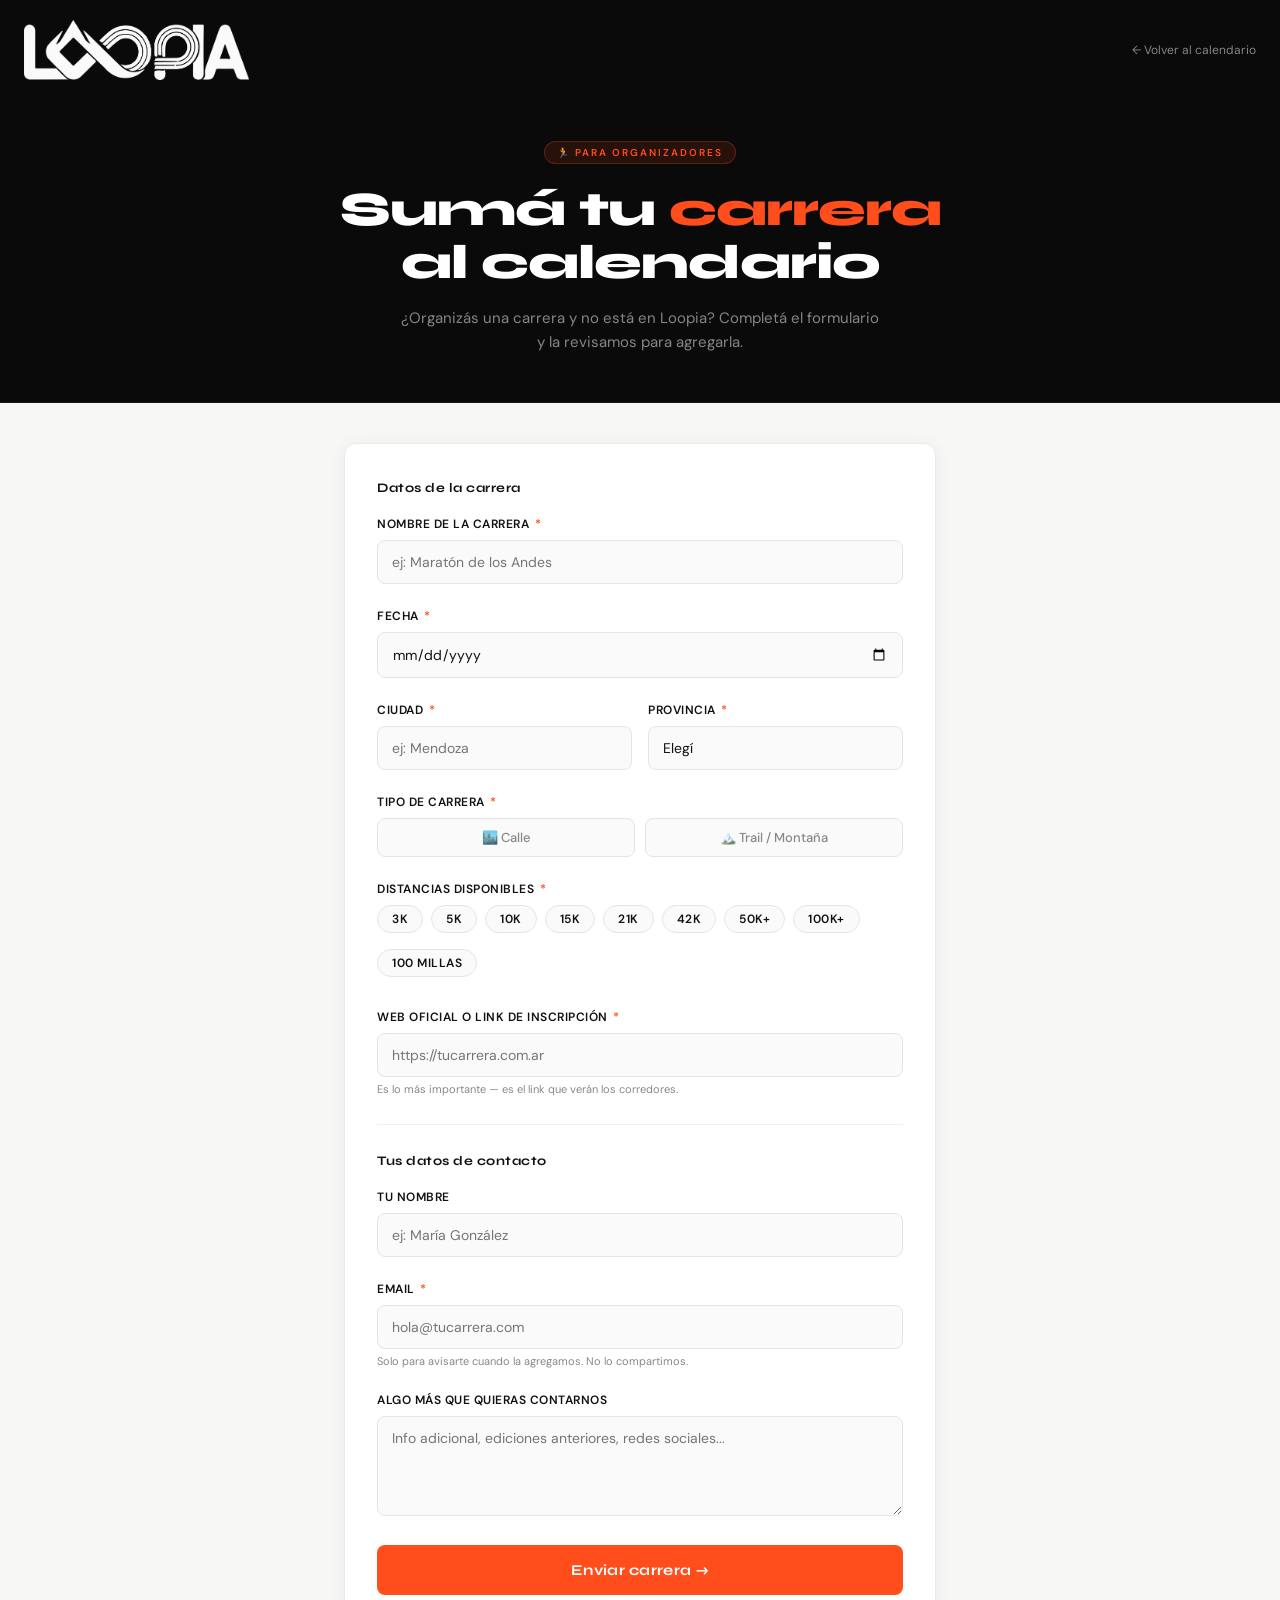
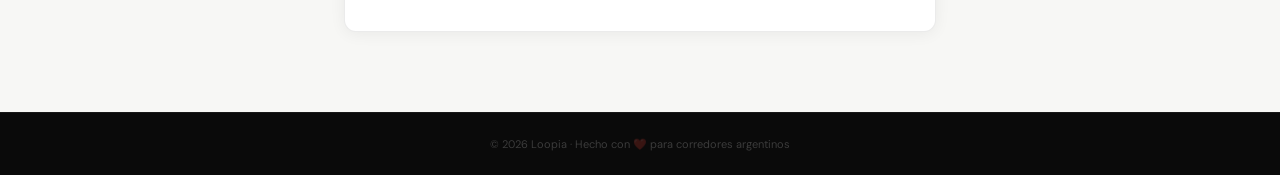
==== contacto.html @ 66817cd9 "agregue formulario" ====
<!DOCTYPE html>
<html lang="es">
<head>
  <meta charset="UTF-8" />
  <meta name="viewport" content="width=device-width, initial-scale=1.0" />
  <title>LOOPIA — Sumá tu carrera</title>
  <link rel="preconnect" href="https://fonts.googleapis.com" />
  <link rel="preconnect" href="https://fonts.gstatic.com" crossorigin />
  <link href="https://fonts.googleapis.com/css2?family=Syne:wght@400;500;700;800&family=DM+Sans:ital,opsz,wght@0,9..40,300;0,9..40,400;0,9..40,500;1,9..40,300&display=swap" rel="stylesheet" />
  <style>
    *, *::before, *::after { box-sizing: border-box; margin: 0; padding: 0; }

    :root {
      --color-bg:       #0A0A0A;
      --color-bg-2:     #111111;
      --color-card:     #ffffff;
      --color-border:   rgba(0,0,0,0.08);
      --color-accent:   #FF4D1C;
      --color-trail:    #3B6D11;
      --color-text:     #111111;
      --color-muted:    #888888;
      --font-display:   'Syne', sans-serif;
      --font-body:      'DM Sans', sans-serif;
      --radius:         12px;
    }

    html, body {
      font-family: var(--font-body);
      background: #f7f7f5;
      color: var(--color-text);
      min-height: 100vh;
    }

    /* ── HEADER ── */
    .header {
      background: var(--color-bg);
      padding: 20px 24px;
      display: flex;
      align-items: center;
      justify-content: space-between;
    }

    .header a {
      text-decoration: none;
    }

    .logo-img {
      height: 60px;
      width: auto;
      display: block;
      background: var(--color-bg);
    }

    .back-btn {
      font-family: var(--font-body);
      font-size: 12px;
      color: rgba(255,255,255,0.5);
      text-decoration: none;
      display: flex;
      align-items: center;
      gap: 6px;
      transition: color 0.15s;
    }

    .back-btn:hover { color: #fff; }

    /* ── HERO ── */
    .hero {
      background: var(--color-bg);
      padding: 40px 24px 48px;
      text-align: center;
      border-bottom: 1px solid rgba(255,255,255,0.06);
    }

    .hero-tag {
      display: inline-block;
      font-size: 10px;
      font-weight: 600;
      letter-spacing: 2px;
      text-transform: uppercase;
      color: var(--color-accent);
      background: rgba(255,77,28,0.12);
      border: 1px solid rgba(255,77,28,0.25);
      padding: 4px 12px;
      border-radius: 99px;
      margin-bottom: 20px;
    }

    .hero h1 {
      font-family: var(--font-display);
      font-size: clamp(28px, 5vw, 48px);
      font-weight: 800;
      color: #fff;
      letter-spacing: -1px;
      line-height: 1.1;
      margin-bottom: 16px;
    }

    .hero h1 span { color: var(--color-accent); }

    .hero p {
      font-size: 15px;
      color: rgba(255,255,255,0.5);
      max-width: 480px;
      margin: 0 auto;
      line-height: 1.6;
    }

    /* ── FORM CONTAINER ── */
    .form-wrap {
      max-width: 640px;
      margin: 0 auto;
      padding: 40px 24px 80px;
    }

    .form-card {
      background: var(--color-card);
      border-radius: var(--radius);
      border: 0.5px solid var(--color-border);
      padding: 36px 32px;
      box-shadow: 0 2px 16px rgba(0,0,0,0.06);
    }

    /* ── FORM FIELDS ── */
    .field {
      margin-bottom: 24px;
    }

    .field label {
      display: block;
      font-size: 12px;
      font-weight: 600;
      letter-spacing: 0.5px;
      text-transform: uppercase;
      color: var(--color-text);
      margin-bottom: 8px;
    }

    .field label .req {
      color: var(--color-accent);
      margin-left: 2px;
    }

    .field input,
    .field select,
    .field textarea {
      width: 100%;
      font-family: var(--font-body);
      font-size: 14px;
      color: var(--color-text);
      background: #fafafa;
      border: 1.5px solid #e5e5e5;
      border-radius: 8px;
      padding: 12px 14px;
      outline: none;
      transition: border-color 0.2s;
      appearance: none;
    }

    .field input:focus,
    .field select:focus,
    .field textarea:focus {
      border-color: var(--color-accent);
      background: #fff;
    }

    .field textarea {
      resize: vertical;
      min-height: 100px;
    }

    .field .hint {
      font-size: 11px;
      color: var(--color-muted);
      margin-top: 5px;
    }

    /* ── TIPO TOGGLE ── */
    .tipo-group {
      display: flex;
      gap: 10px;
    }

    .tipo-btn {
      flex: 1;
      font-family: var(--font-body);
      font-size: 13px;
      font-weight: 500;
      padding: 10px;
      border-radius: 8px;
      border: 1.5px solid #e5e5e5;
      background: #fafafa;
      cursor: pointer;
      text-align: center;
      transition: all 0.15s;
      color: var(--color-muted);
    }

    .tipo-btn:hover { border-color: #ccc; color: var(--color-text); }

    .tipo-btn.active-calle {
      background: rgba(255,77,28,0.08);
      border-color: var(--color-accent);
      color: var(--color-accent);
      font-weight: 600;
    }

    .tipo-btn.active-trail {
      background: rgba(59,109,17,0.08);
      border-color: var(--color-trail);
      color: var(--color-trail);
      font-weight: 600;
    }

    /* ── DISTANCIAS CHECKBOXES ── */
    .dist-grid {
      display: flex;
      flex-wrap: wrap;
      gap: 8px;
    }

    .dist-check {
      display: none;
    }

    .dist-label {
      font-size: 12px;
      font-weight: 500;
      padding: 5px 14px;
      border-radius: 99px;
      border: 1.5px solid #e5e5e5;
      background: #fafafa;
      cursor: pointer;
      transition: all 0.15s;
      color: var(--color-muted);
      user-select: none;
    }

    .dist-check:checked + .dist-label {
      background: rgba(255,77,28,0.08);
      border-color: var(--color-accent);
      color: var(--color-accent);
      font-weight: 600;
    }

    /* ── DIVIDER ── */
    .divider {
      height: 1px;
      background: #f0f0ee;
      margin: 28px 0;
    }

    .section-title {
      font-family: var(--font-display);
      font-size: 13px;
      font-weight: 700;
      letter-spacing: 0.5px;
      color: var(--color-text);
      margin-bottom: 20px;
    }

    /* ── SUBMIT ── */
    .submit-btn {
      width: 100%;
      font-family: var(--font-display);
      font-size: 15px;
      font-weight: 700;
      padding: 16px;
      border-radius: 8px;
      border: none;
      background: var(--color-accent);
      color: #fff;
      cursor: pointer;
      transition: opacity 0.15s, transform 0.1s;
      letter-spacing: 0.3px;
    }

    .submit-btn:hover { opacity: 0.88; }
    .submit-btn:active { transform: scale(0.98); }

    /* ── SUCCESS STATE ── */
    .success-box {
      display: none;
      text-align: center;
      padding: 48px 24px;
    }

    .success-box .icon { font-size: 48px; margin-bottom: 16px; }

    .success-box h2 {
      font-family: var(--font-display);
      font-size: 24px;
      font-weight: 800;
      margin-bottom: 10px;
    }

    .success-box p {
      color: var(--color-muted);
      font-size: 14px;
      margin-bottom: 24px;
    }

    .back-link {
      display: inline-block;
      font-family: var(--font-display);
      font-size: 13px;
      font-weight: 700;
      color: var(--color-accent);
      text-decoration: none;
      border: 1.5px solid var(--color-accent);
      padding: 10px 24px;
      border-radius: 8px;
      transition: background 0.15s, color 0.15s;
    }

    .back-link:hover {
      background: var(--color-accent);
      color: #fff;
    }

    /* ── FOOTER ── */
    .footer {
      background: var(--color-bg);
      padding: 24px;
      text-align: center;
      border-top: 1px solid rgba(255,255,255,0.06);
    }

    .footer-copy {
      font-size: 11px;
      color: rgba(255,255,255,0.2);
    }

    /* ── RESPONSIVE ── */
    @media (max-width: 480px) {
      .form-card { padding: 24px 20px; }
      .tipo-group { flex-direction: column; }
    }
  </style>
</head>
<body>

  <!-- HEADER -->
  <header class="header">
    <a href="index.html">
      <img src="img/logoloopia.png" alt="Loopia" class="logo-img">
    </a>
    <a href="index.html" class="back-btn">
      ← Volver al calendario
    </a>
  </header>

  <!-- HERO -->
  <div class="hero">
    <div class="hero-tag">🏃 Para organizadores</div>
    <h1>Sumá tu <span>carrera</span><br>al calendario</h1>
    <p>¿Organizás una carrera y no está en Loopia? Completá el formulario y la revisamos para agregarla.</p>
  </div>

  <!-- FORMULARIO -->
  <div class="form-wrap">
    <div class="form-card">

      <div id="form-content">

        <p class="section-title">Datos de la carrera</p>

        <form
          action="https://formspree.io/f/xzdopgrd"
          method="POST"
          id="race-form"
        >

          <!-- Nombre -->
          <div class="field">
            <label>Nombre de la carrera <span class="req">*</span></label>
            <input type="text" name="nombre" placeholder="ej: Maratón de los Andes" required />
          </div>

          <!-- Fecha -->
          <div class="field">
            <label>Fecha <span class="req">*</span></label>
            <input type="date" name="fecha" required />
          </div>

          <!-- Ciudad y Provincia -->
          <div style="display:grid; grid-template-columns:1fr 1fr; gap:16px;">
            <div class="field">
              <label>Ciudad <span class="req">*</span></label>
              <input type="text" name="ciudad" placeholder="ej: Mendoza" required />
            </div>
            <div class="field">
              <label>Provincia <span class="req">*</span></label>
              <select name="provincia" required>
                <option value="" disabled selected>Elegí</option>
                <option>CABA / GBA</option>
                <option>Córdoba</option>
                <option>Rosario</option>
                <option>Mendoza</option>
                <option>Patagonia</option>
                <option>Mar del Plata</option>
                <option>Jujuy</option>
                <option>San Juan</option>
                <option>San Luis</option>
                <option>Misiones</option>
                <option>Internacional</option>
                <option>Otra</option>
              </select>
            </div>
          </div>

          <!-- Tipo -->
          <div class="field">
            <label>Tipo de carrera <span class="req">*</span></label>
            <div class="tipo-group">
              <button type="button" class="tipo-btn" id="btn-calle" onclick="setTipo('calle')">🏙️ Calle</button>
              <button type="button" class="tipo-btn" id="btn-trail" onclick="setTipo('trail')">🏔️ Trail / Montaña</button>
            </div>
            <input type="hidden" name="tipo" id="input-tipo" required />
          </div>

          <!-- Distancias -->
          <div class="field">
            <label>Distancias disponibles <span class="req">*</span></label>
            <div class="dist-grid">
              <input class="dist-check" type="checkbox" name="dist" value="3K" id="d3"><label class="dist-label" for="d3">3K</label>
              <input class="dist-check" type="checkbox" name="dist" value="5K" id="d5"><label class="dist-label" for="d5">5K</label>
              <input class="dist-check" type="checkbox" name="dist" value="10K" id="d10"><label class="dist-label" for="d10">10K</label>
              <input class="dist-check" type="checkbox" name="dist" value="15K" id="d15"><label class="dist-label" for="d15">15K</label>
              <input class="dist-check" type="checkbox" name="dist" value="21K" id="d21"><label class="dist-label" for="d21">21K</label>
              <input class="dist-check" type="checkbox" name="dist" value="42K" id="d42"><label class="dist-label" for="d42">42K</label>
              <input class="dist-check" type="checkbox" name="dist" value="50K+" id="d50"><label class="dist-label" for="d50">50K+</label>
              <input class="dist-check" type="checkbox" name="dist" value="100K+" id="d100"><label class="dist-label" for="d100">100K+</label>
              <input class="dist-check" type="checkbox" name="dist" value="100MI" id="d100mi"><label class="dist-label" for="d100mi">100 Millas</label>
            </div>
          </div>

          <!-- Web oficial -->
          <div class="field">
            <label>Web oficial o link de inscripción <span class="req">*</span></label>
            <input type="url" name="web" placeholder="https://tucarrera.com.ar" required />
            <div class="hint">Es lo más importante — es el link que verán los corredores.</div>
          </div>

          <div class="divider"></div>
          <p class="section-title">Tus datos de contacto</p>

          <!-- Nombre contacto -->
          <div class="field">
            <label>Tu nombre</label>
            <input type="text" name="contacto_nombre" placeholder="ej: María González" />
          </div>

          <!-- Email -->
          <div class="field">
            <label>Email <span class="req">*</span></label>
            <input type="email" name="email" placeholder="hola@tucarrera.com" required />
            <div class="hint">Solo para avisarte cuando la agregamos. No lo compartimos.</div>
          </div>

          <!-- Notas -->
          <div class="field">
            <label>Algo más que quieras contarnos</label>
            <textarea name="notas" placeholder="Info adicional, ediciones anteriores, redes sociales..."></textarea>
          </div>

          <button type="submit" class="submit-btn">Enviar carrera →</button>

        </form>
      </div>

      <!-- SUCCESS -->
      <div class="success-box" id="success-box">
        <div class="icon">🎉</div>
        <h2>¡Gracias!</h2>
        <p>Recibimos los datos de tu carrera.<br>La revisamos y te avisamos cuando esté en el calendario.</p>
        <a href="index.html" class="back-link">Ver el calendario</a>
      </div>

    </div>
  </div>

  <!-- FOOTER -->
  <footer class="footer">
    <div class="footer-copy">© 2026 Loopia · Hecho con ❤️ para corredores argentinos</div>
  </footer>

  <script>
    // Tipo toggle
    function setTipo(tipo) {
      document.getElementById('input-tipo').value = tipo;
      document.getElementById('btn-calle').className = 'tipo-btn' + (tipo === 'calle' ? ' active-calle' : '');
      document.getElementById('btn-trail').className = 'tipo-btn' + (tipo === 'trail' ? ' active-trail' : '');
    }

    // Form submit → mostrar success
    document.getElementById('race-form').addEventListener('submit', async function(e) {
      e.preventDefault();
      const form = e.target;
      const data = new FormData(form);

      try {
        const res = await fetch(form.action, {
          method: 'POST',
          body: data,
          headers: { 'Accept': 'application/json' }
        });

        if (res.ok) {
          document.getElementById('form-content').style.display = 'none';
          document.getElementById('success-box').style.display = 'block';
        } else {
          alert('Hubo un error al enviar. Intentá de nuevo.');
        }
      } catch {
        alert('Hubo un error al enviar. Intentá de nuevo.');
      }
    });
  </script>

</body>
</html>
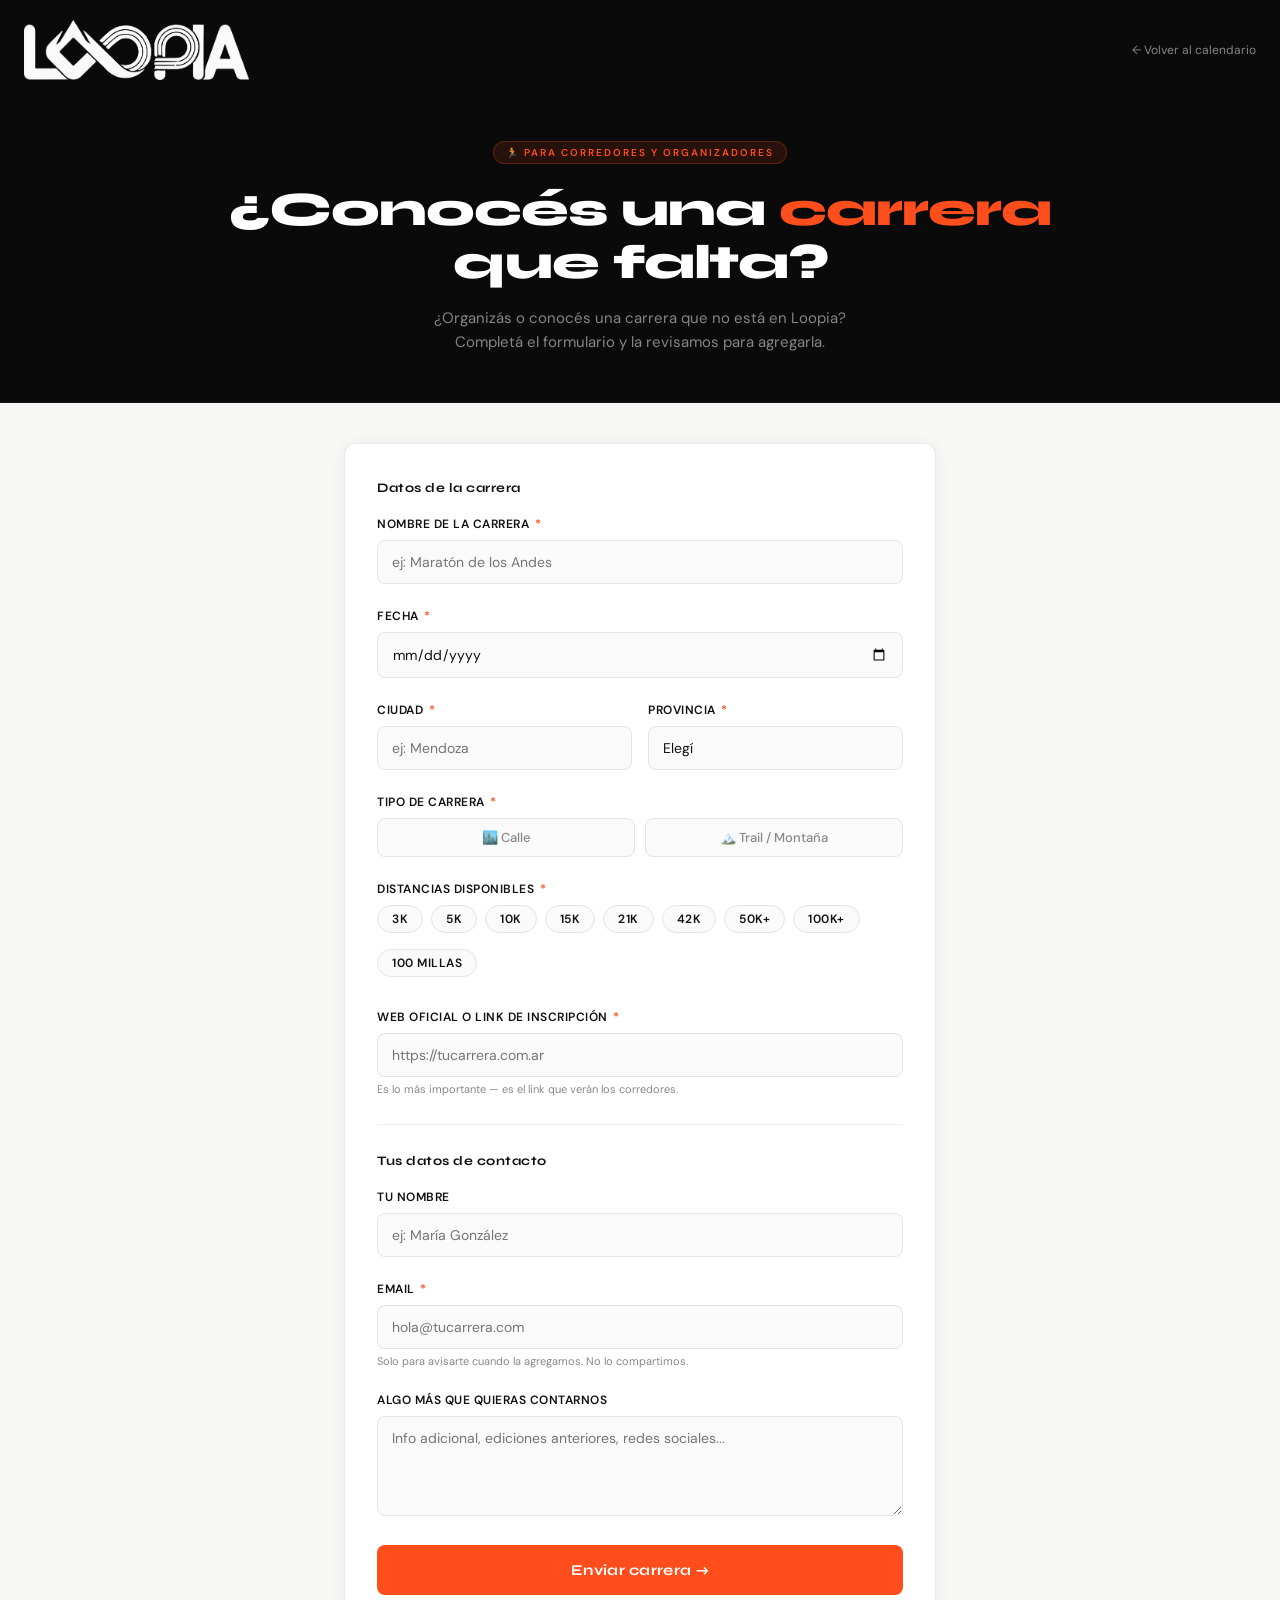
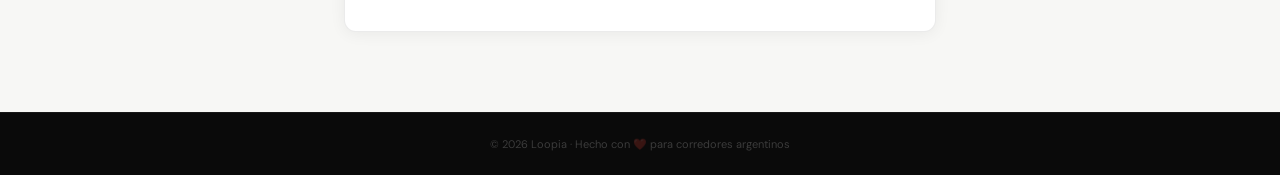
==== commit d7384120: "modificaciones en contacto html" ====
--- a/contacto.html
+++ b/contacto.html
@@ -1,30 +1,40 @@
 <!DOCTYPE html>
 <html lang="es">
+
 <head>
   <meta charset="UTF-8" />
   <meta name="viewport" content="width=device-width, initial-scale=1.0" />
   <title>LOOPIA — Sumá tu carrera</title>
   <link rel="preconnect" href="https://fonts.googleapis.com" />
   <link rel="preconnect" href="https://fonts.gstatic.com" crossorigin />
-  <link href="https://fonts.googleapis.com/css2?family=Syne:wght@400;500;700;800&family=DM+Sans:ital,opsz,wght@0,9..40,300;0,9..40,400;0,9..40,500;1,9..40,300&display=swap" rel="stylesheet" />
+  <link
+    href="https://fonts.googleapis.com/css2?family=Syne:wght@400;500;700;800&family=DM+Sans:ital,opsz,wght@0,9..40,300;0,9..40,400;0,9..40,500;1,9..40,300&display=swap"
+    rel="stylesheet" />
   <style>
-    *, *::before, *::after { box-sizing: border-box; margin: 0; padding: 0; }
+    *,
+    *::before,
+    *::after {
+      box-sizing: border-box;
+      margin: 0;
+      padding: 0;
+    }
 
     :root {
-      --color-bg:       #0A0A0A;
-      --color-bg-2:     #111111;
-      --color-card:     #ffffff;
-      --color-border:   rgba(0,0,0,0.08);
-      --color-accent:   #FF4D1C;
-      --color-trail:    #3B6D11;
-      --color-text:     #111111;
-      --color-muted:    #888888;
-      --font-display:   'Syne', sans-serif;
-      --font-body:      'DM Sans', sans-serif;
-      --radius:         12px;
-    }
-
-    html, body {
+      --color-bg: #0A0A0A;
+      --color-bg-2: #111111;
+      --color-card: #ffffff;
+      --color-border: rgba(0, 0, 0, 0.08);
+      --color-accent: #FF4D1C;
+      --color-trail: #3B6D11;
+      --color-text: #111111;
+      --color-muted: #888888;
+      --font-display: 'Syne', sans-serif;
+      --font-body: 'DM Sans', sans-serif;
+      --radius: 12px;
+    }
+
+    html,
+    body {
       font-family: var(--font-body);
       background: #f7f7f5;
       color: var(--color-text);
@@ -54,7 +64,7 @@
     .back-btn {
       font-family: var(--font-body);
       font-size: 12px;
-      color: rgba(255,255,255,0.5);
+      color: rgba(255, 255, 255, 0.5);
       text-decoration: none;
       display: flex;
       align-items: center;
@@ -62,14 +72,16 @@
       transition: color 0.15s;
     }
 
-    .back-btn:hover { color: #fff; }
+    .back-btn:hover {
+      color: #fff;
+    }
 
     /* ── HERO ── */
     .hero {
       background: var(--color-bg);
       padding: 40px 24px 48px;
       text-align: center;
-      border-bottom: 1px solid rgba(255,255,255,0.06);
+      border-bottom: 1px solid rgba(255, 255, 255, 0.06);
     }
 
     .hero-tag {
@@ -79,8 +91,8 @@
       letter-spacing: 2px;
       text-transform: uppercase;
       color: var(--color-accent);
-      background: rgba(255,77,28,0.12);
-      border: 1px solid rgba(255,77,28,0.25);
+      background: rgba(255, 77, 28, 0.12);
+      border: 1px solid rgba(255, 77, 28, 0.25);
       padding: 4px 12px;
       border-radius: 99px;
       margin-bottom: 20px;
@@ -96,11 +108,13 @@
       margin-bottom: 16px;
     }
 
-    .hero h1 span { color: var(--color-accent); }
+    .hero h1 span {
+      color: var(--color-accent);
+    }
 
     .hero p {
       font-size: 15px;
-      color: rgba(255,255,255,0.5);
+      color: rgba(255, 255, 255, 0.5);
       max-width: 480px;
       margin: 0 auto;
       line-height: 1.6;
@@ -118,7 +132,7 @@
       border-radius: var(--radius);
       border: 0.5px solid var(--color-border);
       padding: 36px 32px;
-      box-shadow: 0 2px 16px rgba(0,0,0,0.06);
+      box-shadow: 0 2px 16px rgba(0, 0, 0, 0.06);
     }
 
     /* ── FORM FIELDS ── */
@@ -196,17 +210,20 @@
       color: var(--color-muted);
     }
 
-    .tipo-btn:hover { border-color: #ccc; color: var(--color-text); }
+    .tipo-btn:hover {
+      border-color: #ccc;
+      color: var(--color-text);
+    }
 
     .tipo-btn.active-calle {
-      background: rgba(255,77,28,0.08);
+      background: rgba(255, 77, 28, 0.08);
       border-color: var(--color-accent);
       color: var(--color-accent);
       font-weight: 600;
     }
 
     .tipo-btn.active-trail {
-      background: rgba(59,109,17,0.08);
+      background: rgba(59, 109, 17, 0.08);
       border-color: var(--color-trail);
       color: var(--color-trail);
       font-weight: 600;
@@ -236,8 +253,8 @@
       user-select: none;
     }
 
-    .dist-check:checked + .dist-label {
-      background: rgba(255,77,28,0.08);
+    .dist-check:checked+.dist-label {
+      background: rgba(255, 77, 28, 0.08);
       border-color: var(--color-accent);
       color: var(--color-accent);
       font-weight: 600;
@@ -275,8 +292,13 @@
       letter-spacing: 0.3px;
     }
 
-    .submit-btn:hover { opacity: 0.88; }
-    .submit-btn:active { transform: scale(0.98); }
+    .submit-btn:hover {
+      opacity: 0.88;
+    }
+
+    .submit-btn:active {
+      transform: scale(0.98);
+    }
 
     /* ── SUCCESS STATE ── */
     .success-box {
@@ -285,7 +307,10 @@
       padding: 48px 24px;
     }
 
-    .success-box .icon { font-size: 48px; margin-bottom: 16px; }
+    .success-box .icon {
+      font-size: 48px;
+      margin-bottom: 16px;
+    }
 
     .success-box h2 {
       font-family: var(--font-display);
@@ -323,21 +348,27 @@
       background: var(--color-bg);
       padding: 24px;
       text-align: center;
-      border-top: 1px solid rgba(255,255,255,0.06);
+      border-top: 1px solid rgba(255, 255, 255, 0.06);
     }
 
     .footer-copy {
       font-size: 11px;
-      color: rgba(255,255,255,0.2);
+      color: rgba(255, 255, 255, 0.2);
     }
 
     /* ── RESPONSIVE ── */
     @media (max-width: 480px) {
-      .form-card { padding: 24px 20px; }
-      .tipo-group { flex-direction: column; }
+      .form-card {
+        padding: 24px 20px;
+      }
+
+      .tipo-group {
+        flex-direction: column;
+      }
     }
   </style>
 </head>
+
 <body>
 
   <!-- HEADER -->
@@ -352,9 +383,9 @@
 
   <!-- HERO -->
   <div class="hero">
-    <div class="hero-tag">🏃 Para organizadores</div>
-    <h1>Sumá tu <span>carrera</span><br>al calendario</h1>
-    <p>¿Organizás una carrera y no está en Loopia? Completá el formulario y la revisamos para agregarla.</p>
+    <div class="hero-tag">🏃 Para corredores y organizadores</div>
+    <h1>¿Conocés una <span>carrera</span><br>que falta?</h1>
+    <p>¿Organizás o conocés una carrera que no está en Loopia? Completá el formulario y la revisamos para agregarla.</p>
   </div>
 
   <!-- FORMULARIO -->
@@ -365,11 +396,7 @@
 
         <p class="section-title">Datos de la carrera</p>
 
-        <form
-          action="https://formspree.io/f/xzdopgrd"
-          method="POST"
-          id="race-form"
-        >
+        <form action="https://formspree.io/f/xzdopgrd" method="POST" id="race-form">
 
           <!-- Nombre -->
           <div class="field">
@@ -414,7 +441,8 @@
             <label>Tipo de carrera <span class="req">*</span></label>
             <div class="tipo-group">
               <button type="button" class="tipo-btn" id="btn-calle" onclick="setTipo('calle')">🏙️ Calle</button>
-              <button type="button" class="tipo-btn" id="btn-trail" onclick="setTipo('trail')">🏔️ Trail / Montaña</button>
+              <button type="button" class="tipo-btn" id="btn-trail" onclick="setTipo('trail')">🏔️ Trail /
+                Montaña</button>
             </div>
             <input type="hidden" name="tipo" id="input-tipo" required />
           </div>
@@ -423,15 +451,24 @@
           <div class="field">
             <label>Distancias disponibles <span class="req">*</span></label>
             <div class="dist-grid">
-              <input class="dist-check" type="checkbox" name="dist" value="3K" id="d3"><label class="dist-label" for="d3">3K</label>
-              <input class="dist-check" type="checkbox" name="dist" value="5K" id="d5"><label class="dist-label" for="d5">5K</label>
-              <input class="dist-check" type="checkbox" name="dist" value="10K" id="d10"><label class="dist-label" for="d10">10K</label>
-              <input class="dist-check" type="checkbox" name="dist" value="15K" id="d15"><label class="dist-label" for="d15">15K</label>
-              <input class="dist-check" type="checkbox" name="dist" value="21K" id="d21"><label class="dist-label" for="d21">21K</label>
-              <input class="dist-check" type="checkbox" name="dist" value="42K" id="d42"><label class="dist-label" for="d42">42K</label>
-              <input class="dist-check" type="checkbox" name="dist" value="50K+" id="d50"><label class="dist-label" for="d50">50K+</label>
-              <input class="dist-check" type="checkbox" name="dist" value="100K+" id="d100"><label class="dist-label" for="d100">100K+</label>
-              <input class="dist-check" type="checkbox" name="dist" value="100MI" id="d100mi"><label class="dist-label" for="d100mi">100 Millas</label>
+              <input class="dist-check" type="checkbox" name="dist" value="3K" id="d3"><label class="dist-label"
+                for="d3">3K</label>
+              <input class="dist-check" type="checkbox" name="dist" value="5K" id="d5"><label class="dist-label"
+                for="d5">5K</label>
+              <input class="dist-check" type="checkbox" name="dist" value="10K" id="d10"><label class="dist-label"
+                for="d10">10K</label>
+              <input class="dist-check" type="checkbox" name="dist" value="15K" id="d15"><label class="dist-label"
+                for="d15">15K</label>
+              <input class="dist-check" type="checkbox" name="dist" value="21K" id="d21"><label class="dist-label"
+                for="d21">21K</label>
+              <input class="dist-check" type="checkbox" name="dist" value="42K" id="d42"><label class="dist-label"
+                for="d42">42K</label>
+              <input class="dist-check" type="checkbox" name="dist" value="50K+" id="d50"><label class="dist-label"
+                for="d50">50K+</label>
+              <input class="dist-check" type="checkbox" name="dist" value="100K+" id="d100"><label class="dist-label"
+                for="d100">100K+</label>
+              <input class="dist-check" type="checkbox" name="dist" value="100MI" id="d100mi"><label class="dist-label"
+                for="d100mi">100 Millas</label>
             </div>
           </div>
 
@@ -494,7 +531,7 @@
     }
 
     // Form submit → mostrar success
-    document.getElementById('race-form').addEventListener('submit', async function(e) {
+    document.getElementById('race-form').addEventListener('submit', async function (e) {
       e.preventDefault();
       const form = e.target;
       const data = new FormData(form);
@@ -519,4 +556,5 @@
   </script>
 
 </body>
-</html>
+
+</html>
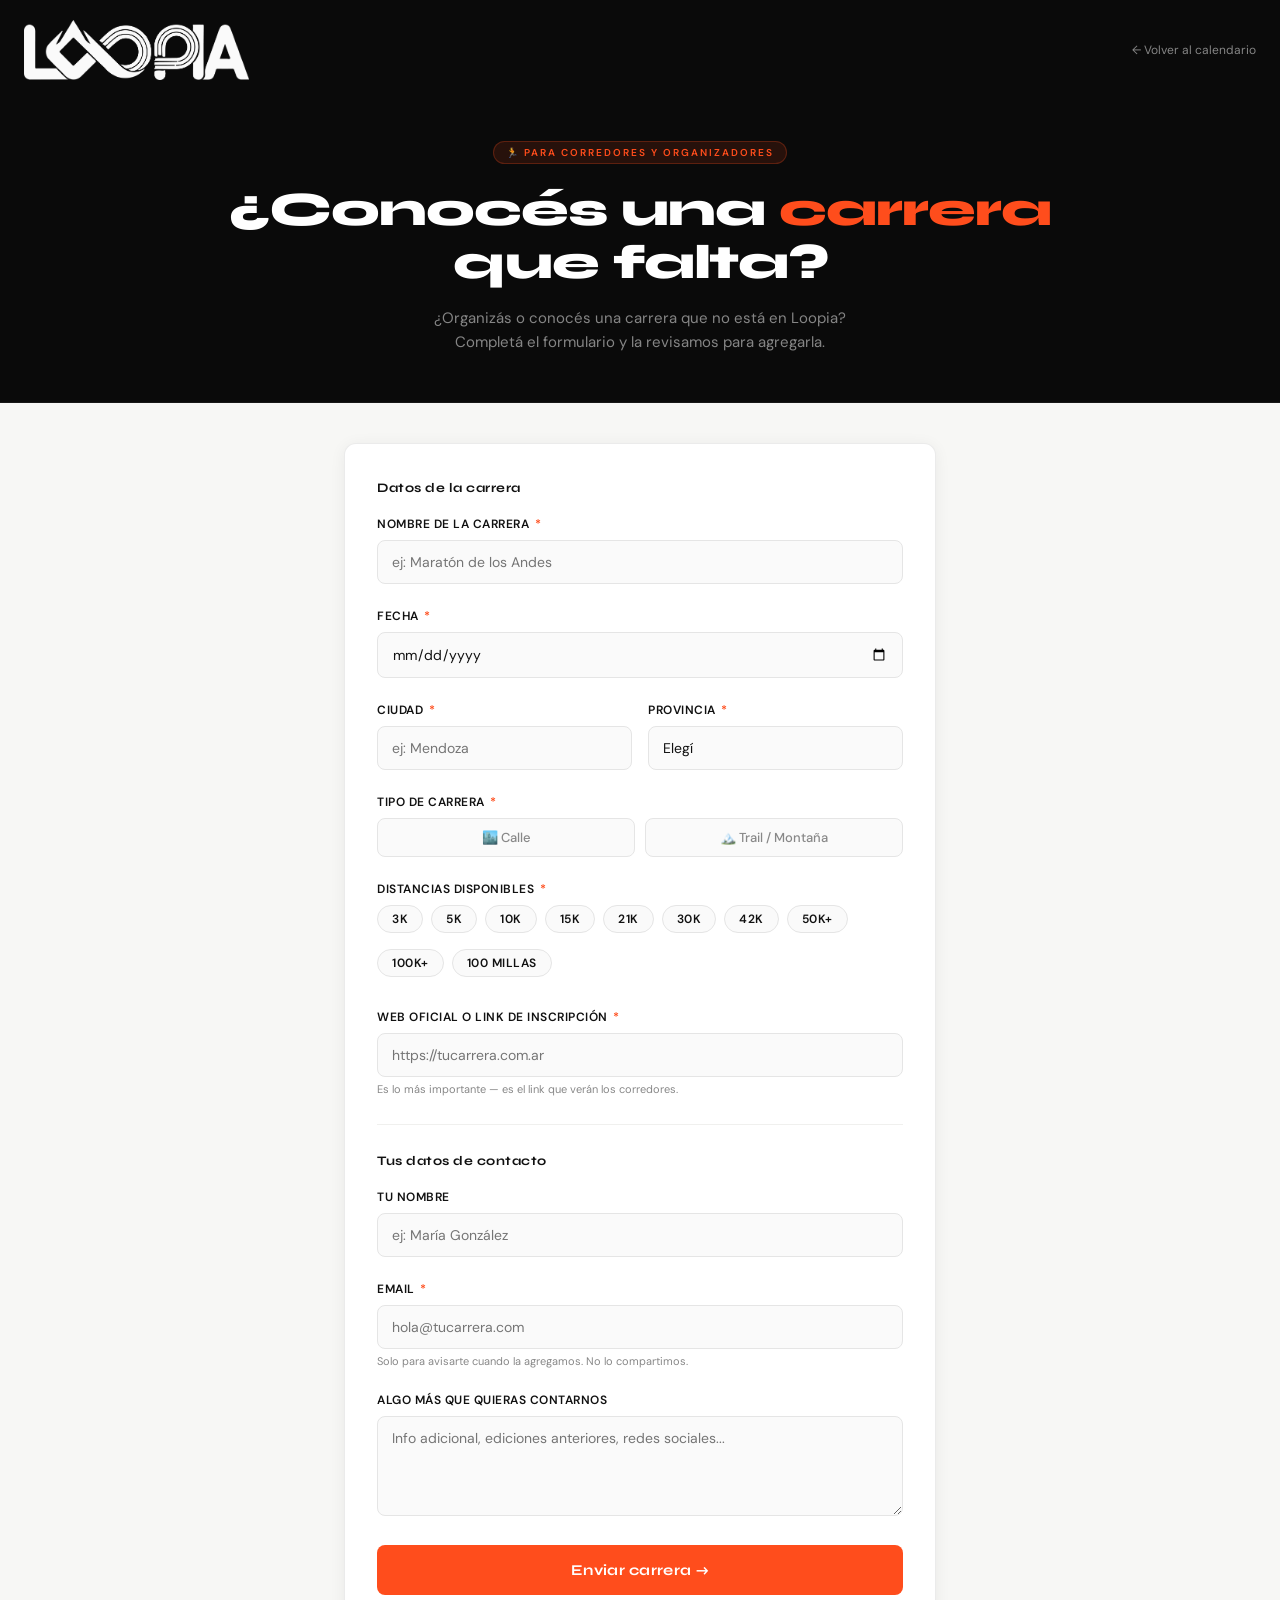
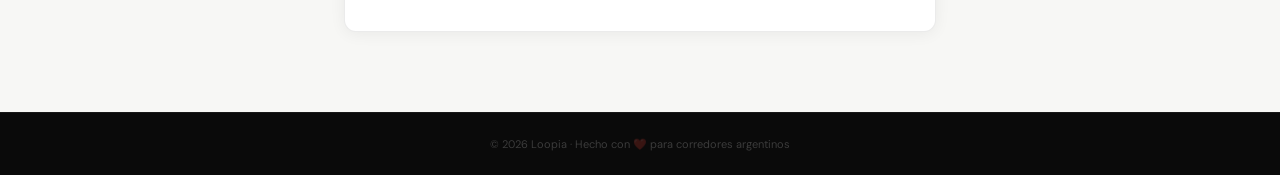
==== commit ef730842: "no estaba 30k en distancias en contacto, agregado. Form anda genial" ====
--- a/contacto.html
+++ b/contacto.html
@@ -447,7 +447,7 @@
             <input type="hidden" name="tipo" id="input-tipo" required />
           </div>
 
-          <!-- Distancias -->
+<!-- Distancias -->
           <div class="field">
             <label>Distancias disponibles <span class="req">*</span></label>
             <div class="dist-grid">
@@ -461,6 +461,8 @@
                 for="d15">15K</label>
               <input class="dist-check" type="checkbox" name="dist" value="21K" id="d21"><label class="dist-label"
                 for="d21">21K</label>
+              <input class="dist-check" type="checkbox" name="dist" value="30K" id="d30"><label class="dist-label"
+                for="d30">30K</label>
               <input class="dist-check" type="checkbox" name="dist" value="42K" id="d42"><label class="dist-label"
                 for="d42">42K</label>
               <input class="dist-check" type="checkbox" name="dist" value="50K+" id="d50"><label class="dist-label"
